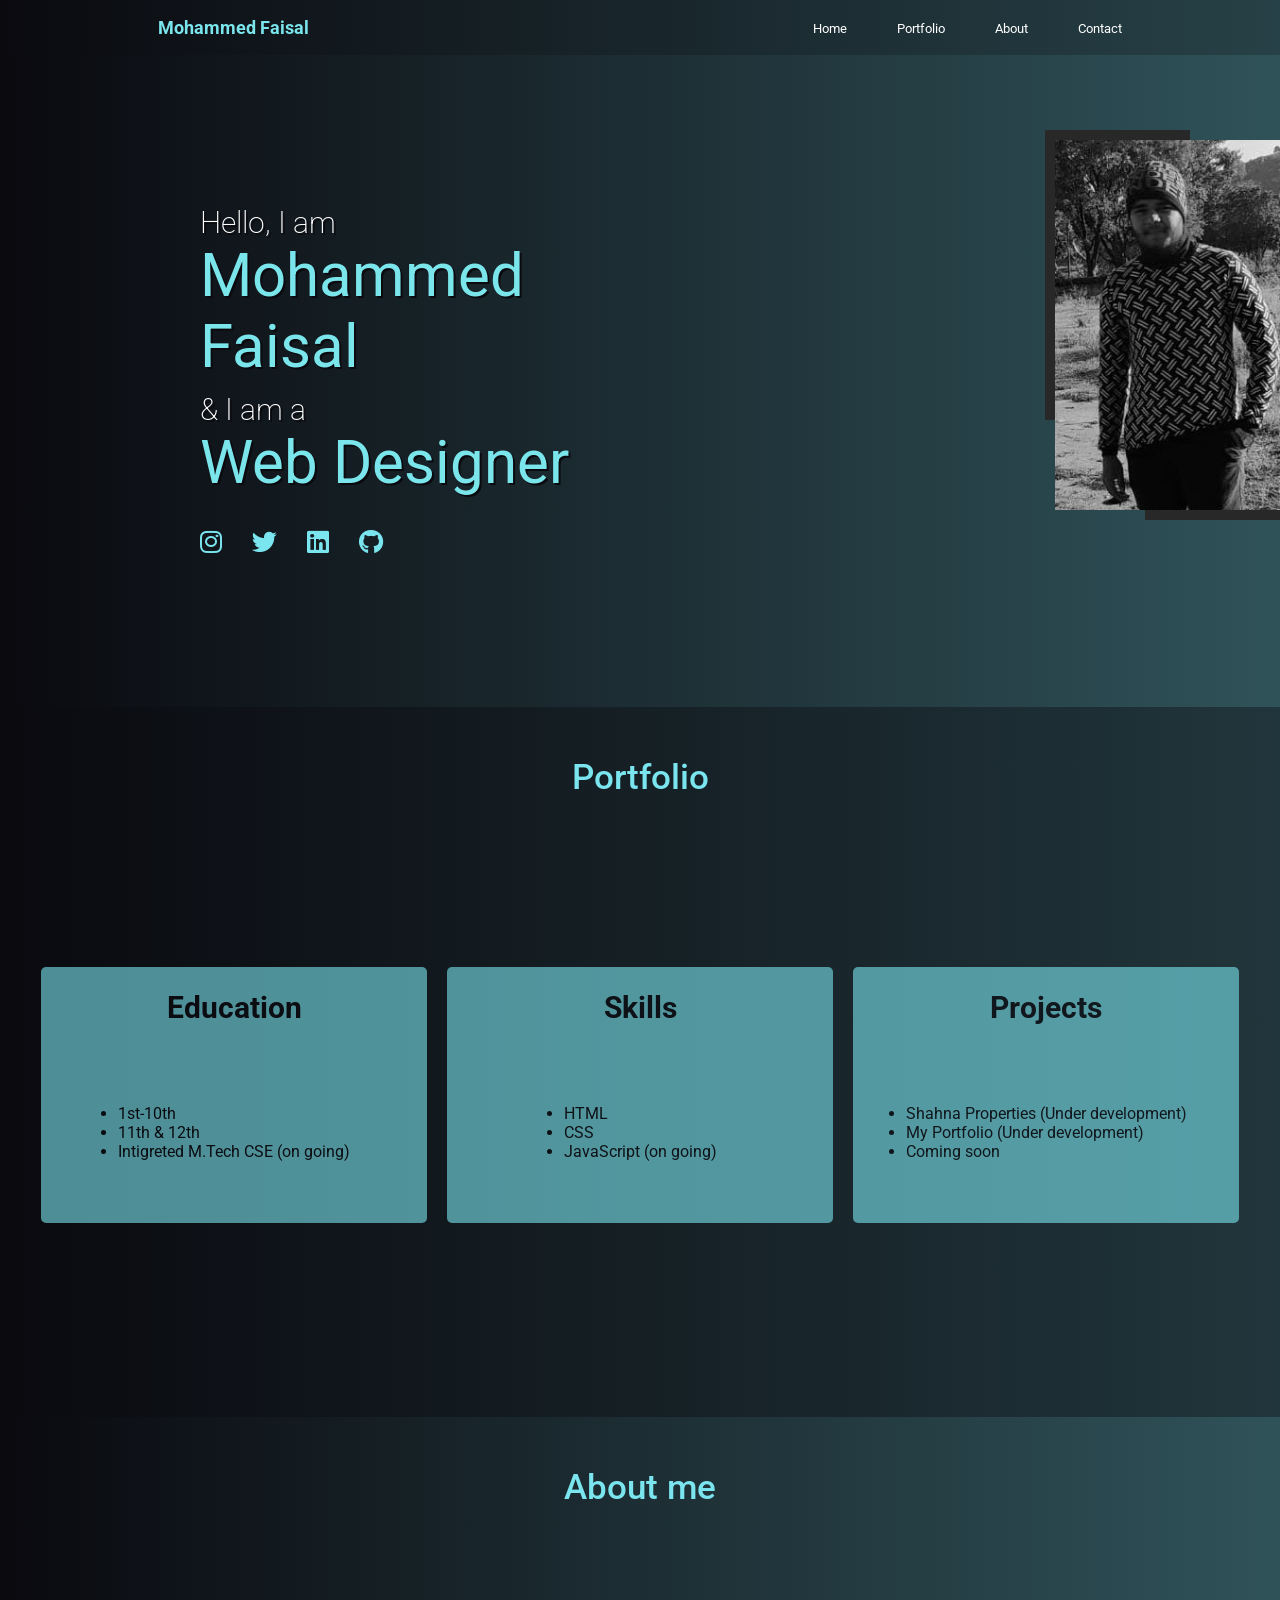
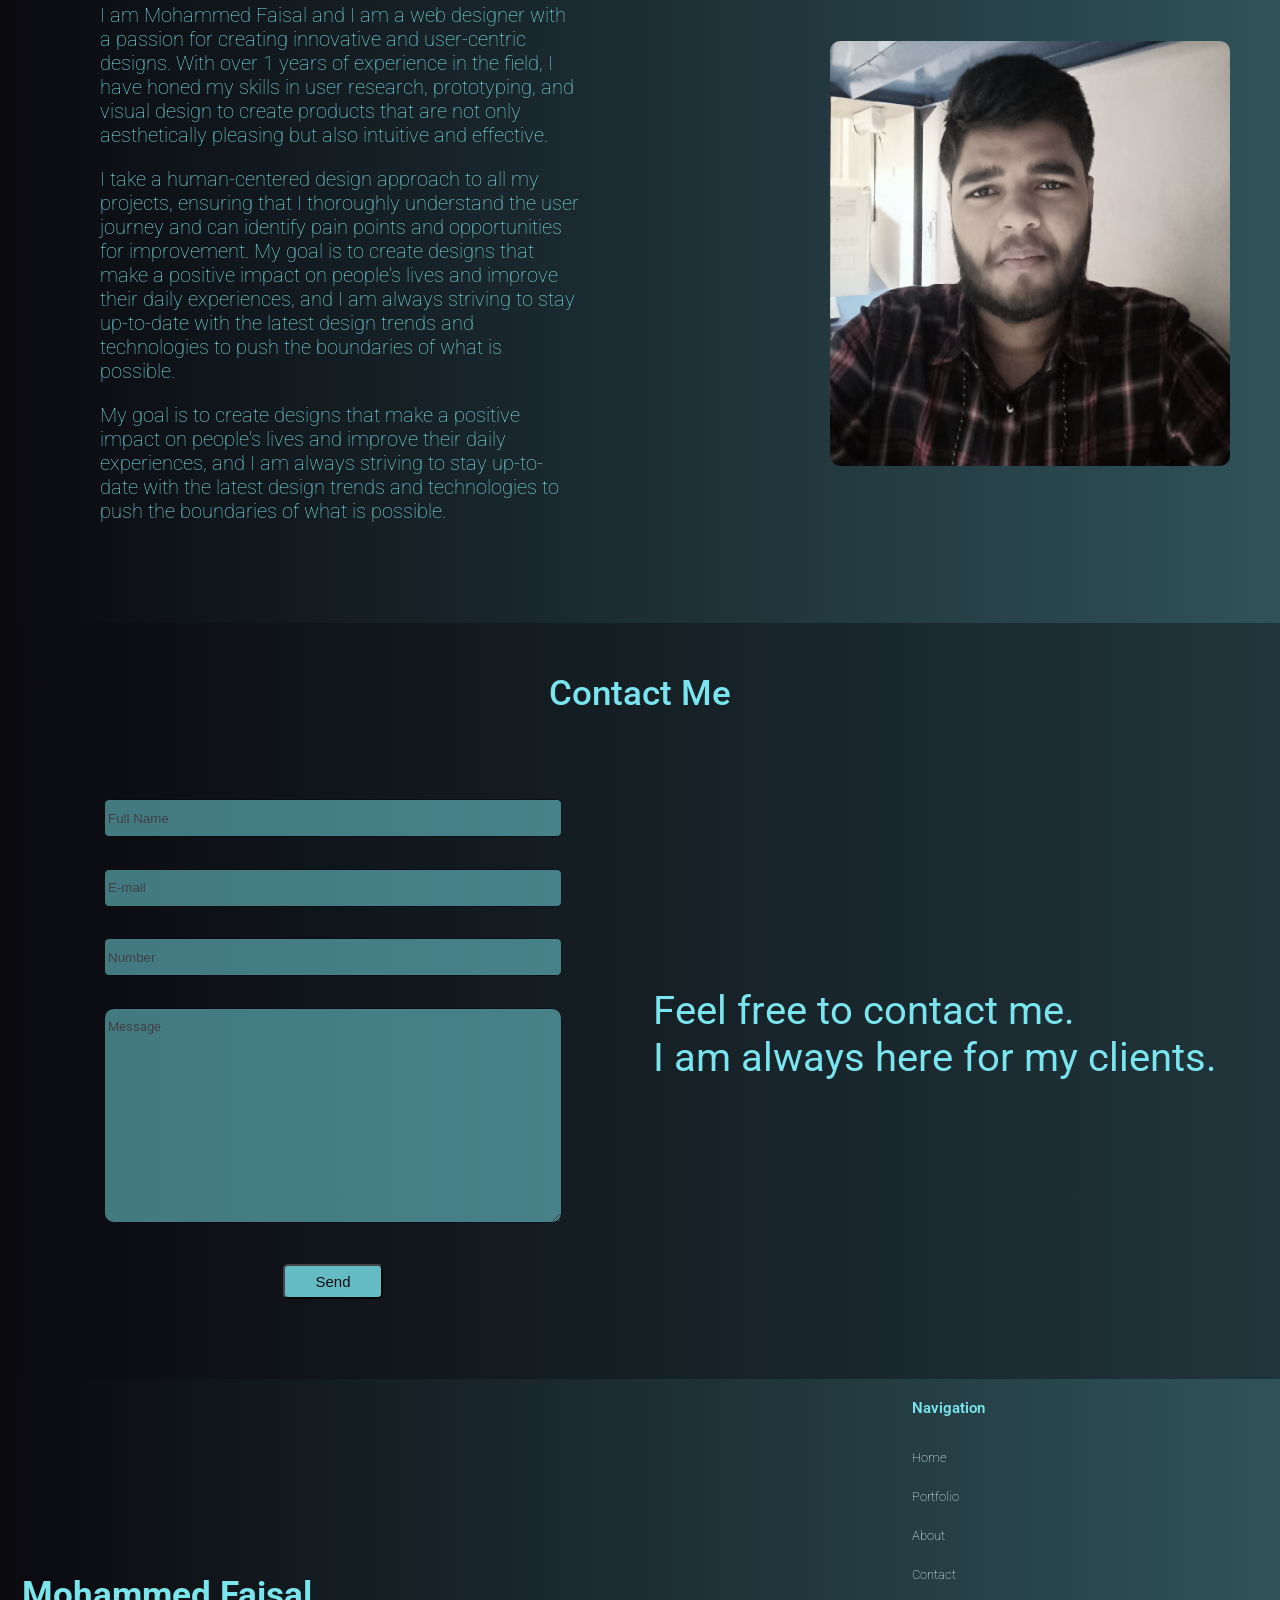
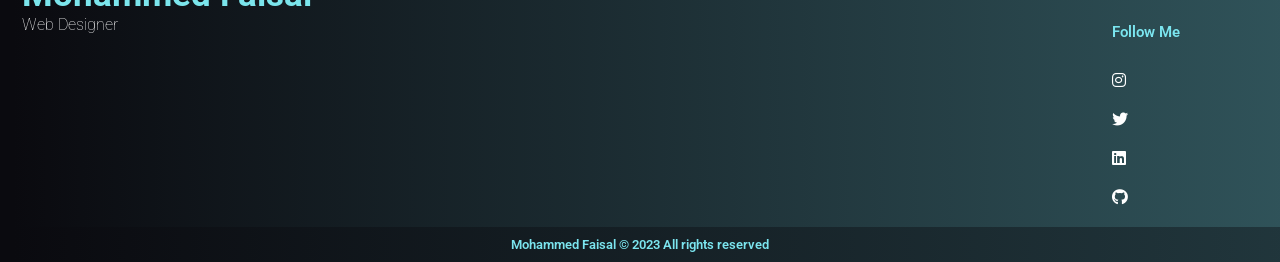
==== index.html @ 77ea8d33 "Update and rename Index.html to index.html" ====
<!DOCTYPE html>
<html lang="en">
<head>
    <meta charset="UTF-8">
    <meta name="viewport" content="width=device-width, initial-scale=1.0">
    <link rel="stylesheet" href="portfolio.css">
    <title>mdfaisalshn</title>
    <link rel="stylesheet" type="text/css" href="https://cdnjs.cloudflare.com/ajax/libs/font-awesome/6.2.0/css/all.min.css">
</head>
<body id="body" class="container-fluid">
    <nav class="nav sticky">
        <div class="left">Mohammed Faisal</div>
        <div class="right">
            <ul>
                <li><a href="#body">Home</a></li>
                <li><a href="#portfolio">Portfolio</a></li>
                <li><a href="#about">About</a></li>
                <li><a href="#contact">Contact</a></li>
            </ul>
        </div>
    </nav>
    <div class="header">
        <div class="introduction">
            <div class="myself">
                <p id="hello">Hello, I am</p>
                <p id="name">Mohammed Faisal</p>
                <p id="and">& I am a</p>
                <p id="post">Web Designer</p>
                <div class="social">
                    <a target="_blank" href="https://www.instagram.com/mdfaisalshn"><i class="fa-brands fa-instagram" style="color: #7be5ef;"></i></a>
                    <a target="_blank" href="https://www.twitter.com/mdfaisalshn"><i class="fa-brands fa-twitter" style="color: #7be5ef;"></i></a>
                    <a target="_blank" href="https://www.linkedin.com/in/mohammed-faisal-b799901b7/"><i class="fa-brands fa-linkedin" style="color: #7be5ef;"></i></a>
                    <a target="_blank" href="https://github.com/mdfaisalshn"><i class="fa-brands fa-github" style="color: #7be5ef;"></i></a>
                </div>
            </div>
            <img src="mypic.jpg" alt="">
        </div>
    </div>
    <div id="portfolio" class="container">
        <div class="subheading">Portfolio</div>
        <div class="cards">
            <div class="item" id="item-1">
                <h3>Education</h3>
                <p id="list">
                    <ul>
                        <li>1st-10th</li>
                        <li>11th & 12th</li>
                        <li>Intigreted M.Tech CSE (on going)</li>
                      </ul>
                </p>
            </div>
            <div class="item" id="item-2">
                <h3>Skills</h3>
                <p id="list">
                    <ul>
                        <li>HTML</li>
                        <li>CSS</li>
                        <li>JavaScript (on going)</li>
                    </ul>
                </p>
            </div>
            <div class="item" id="item-3">
                <h3>Projects</h3>
                <p id="list">
                    <ul>
                      <li>Shahna Properties (Under development)</li>
                      <li>My Portfolio (Under development)</li>
                      <li>Coming soon</li>
                    </ul>
                </p>
            </div>
        </div>
    </div>
    <div id="about" class="about">
        <div class="subheading">About me</div>
        <div class="aboutcontent">
            <div class="info">
                <p>I am Mohammed Faisal and I am a web designer with a passion for creating innovative and user-centric designs. With over 1 years of experience in the field, I have honed my skills in user research, prototyping, and visual design to create products that are not only aesthetically pleasing but also intuitive and effective.</p>
                <p>I take a human-centered design approach to all my projects, ensuring that I thoroughly understand the user journey and can identify pain points and opportunities for improvement. My goal is to create designs that make a positive impact on people's lives and improve their daily experiences, and I am always striving to stay up-to-date with the latest design trends and technologies to push the boundaries of what is possible.</p>
                <p>My goal is to create designs that make a positive impact on people's lives and improve their daily experiences, and I am always striving to stay up-to-date with the latest design trends and technologies to push the boundaries of what is possible.</p>
            </div>
            <div class="aboutimg">
                <img src="aboutpic.jpg" alt="">
            </div>
        </div>
    </div>
    <div id="contact" class="form">
        <h3 class="subheading">Contact Me</h3>
        <div class="inputs">
            <div class="input">
                <input type="text" class="name" placeholder="Full Name">
                <input type="email" class="email" placeholder="E-mail">
                <input type="number" class="number" placeholder="Number">
                <textarea name="Message" id="textarea" placeholder="Message"></textarea>
                <button type="button" class="btn">Send</button>
            </div>
            <div class="message">
                <p>Feel free to contact me.</p>
                <p>I am always here for my clients.</p>
            </div>
        </div>
    </div>
    <div class="footer">
        <div class="footertwo">
            <div class="footerone">
                <h3>Mohammed Faisal</h3>
                <p>Web Designer</p>
            </div>
            <div class="sec">
                <div class="secnav">
                    <ul>
                        <div class="secnavname">
                            <p>Navigation</p>
                        </div>
                        <li><a href="#body">Home</a></li>
                        <li><a href="#portfolio">Portfolio</a></li>
                        <li><a href="#about">About</a></li>
                        <li><a href="#contact">Contact</a></li>
                    </ul>
                </div>
                <div class="secsocial">
                    <ul>
                        <div class="secsocialname">
                            <p>Follow Me</p>
                        </div>
                        <a target="_blank" href="https://www.instagram.com/mdfaisalshn"><i class="fa-brands fa-instagram" style="color: #ffffff;"></i></a>
                        <a target="_blank" href="https://www.twitter.com/mdfaisalshn"><i class="fa-brands fa-twitter" style="color: #ffffff;"></i></a>
                        <a target="_blank" href="https://www.linkedin.com/in/mohammed-faisal-b799901b7/"><i class="fa-brands fa-linkedin" style="color: #ffffff;"></i></a>
                        <a target="_blank" href="https://github.com/mdfaisalshn"><i class="fa-brands fa-github" style="color: #ffffff;"></i></a>
                    </ul>
                </div>
            </div>
        </div>
        <div class="footerthree">
            <div class="rights">
                <p>Mohammed Faisal © 2023 All rights reserved</p>
            </div>
        </div>
    </div>
</body>
</html>
---- portfolio.css ----
@import url('https://fonts.googleapis.com/css2?family=Roboto:ital,wght@0,100;0,300;0,400;0,500;0,700;0,900;1,100;1,300;1,400;1,500;1,700;1,900&display=swap');

*{
    margin: 0;
    padding: 0;
}

body{
    font-family: 'Roboto', sans-serif;
    background-color: rgb(10,10,15);
}

.header{
    flex-wrap: wrap;
}

nav{
    display: flex;
    justify-content: space-between;
    align-items: center;
    padding: 8px;
    background: rgb(10,10,15);
    background: linear-gradient(90deg, rgba(10,10,15,1) 0%, rgba(123,229,239,1) 400%);
    box-shadow: 0px 20px 10px -24px rgb(255, 255, 255);
}

nav ul{
    display: flex;
    justify-content: center;
    margin-right: 100px;
}

nav ul li{
    list-style: none;
    margin: 10px 25px;
}

nav ul li a{
    font-size: 13px;
    text-decoration: none;
    color: white;
}

nav ul li a:hover{
    font-size: 14px;
    color: rgb(123, 229, 236);
}

.left{
    color: rgb(123, 229, 236);
    font-weight: bolder;
    font-size: 18px;
    margin-left: 150px;
}

.right{
    margin-right: 25px;
}

.header .introduction{
    display: flex;
    background: rgb(10,10,15);
    background: linear-gradient(90deg, rgba(10,10,15,1) 1%, rgba(123,229,239,1) 300%);
}

.header .introduction .myself{
    padding: 150px 200px;
    color: white;
}

#hello{
    font-weight: 200;
    font-size: 30px;
    text-shadow: 2px 2px rgb(10, 10, 15);
}

#name{
    font-size: 60px;
    color: rgb(123, 229, 236);
    text-shadow: 2px 2px rgb(10, 10, 15);
}

#and{
    font-weight: 200;
    font-size: 30px;
    margin-top: 10px;
    text-shadow: 2px 2px rgb(10, 10, 15);
}

#post{
    font-size: 60px;
    color: rgb(123, 229, 236);
    text-shadow: 2px 2px rgb(10, 10, 15);
}

.social{
    display: flex;
    align-items: center;
    font-size: 25px;
    margin-top: 30px;
}

.social i{
    margin-right: 30px;
}

.social i:hover{
    font-size: 26px;
}

:root{
    --red: rgb(40, 40, 40);
}

.introduction img{
    margin-top: 85px;
    margin-left: 250px;
    height: 370px;
    width: 230px;
    filter: grayscale(100%);
    box-shadow:
    -50px -50px 0 -40px var(--red),
    50px 50px 0 -40px var(--red);
}

.container{
    padding-top: 50px;
    background: linear-gradient(90deg, rgba(10,10,15,1) 1%, rgba(123,229,239,1) 500%);
    padding-bottom: 50px;
    box-shadow: 0px 20px 10px -24px rgb(219, 244, 246);
}

.subheading{
    display: flex;
    align-items: center;
    justify-content: center;
    color: rgb(123,229,239);
    font-size: 35px;
    padding-bottom: 25px;
    font-weight: 500;
}

.cards{
    align-items: center;
    justify-content: center;
    height: 544px;
    width: 100%;
    display: flex;
    flex-wrap: wrap;
}

.item{
    display: flex;
    align-items: center;
    justify-content: space-around;
    flex-direction: column;
    height: 250px;
    width: 380px;
    background: rgb(123,229,239);
    margin: 10px;
    padding: 3px;
    color: rgb(10,10,15);
    opacity: 0.6;
    border-radius: 5px;
}

.item:hover{
    transition: 0.4s;
    transform: translate(-3px, -3px);
    background-color: rgb(123,229,239);
    opacity: 1;
}

.item h3{
    font-size: 30px;
    color: rgb(10,10,15);
}

.item #list ul{
    display: flex;
    justify-content: center;
    text-decoration: none;
}

.item #list ul li{
    list-style: none;
    text-decoration: none;
} 

.button{
    text-decoration: none;
    padding: 10px;
    display: flex;
    align-items: center;
    justify-content: center;
    color: rgb(123,229,239);
    background-color: rgb(10,10,15);
    border-radius: 5px;
}

.button:hover{
    transition: 0.5s;
    box-shadow: 0 10px 15px rgb(10, 10, 14);
    background-color: rgb(123, 229, 236);
    color: rgb(10, 10, 14);
}

.about{
    padding: 50px 50px;
    background: rgb(10,10,15);
    background: linear-gradient(90deg, rgba(10,10,15,1) 1%, rgba(123,229,239,1) 300%);
}

.aboutcontent{
    display: flex;
    align-items: center;
    justify-content: space-around;
}

.info{
    display: flex;
    align-items: center;
    justify-content: space-between;
    flex-direction: column;
    color: rgb(123, 229, 236);
    padding: 50px 50px;
}

.info p{
    font-size: 20px;
    margin-top: 20px;
    font-weight: 100;
}

.aboutimg{
    display: flex;
    align-items: center;
    justify-content: center;
}

.aboutimg img{
    margin-left: 200px;
    height: 425px;
    width: 400px;
    filter: grayscale(50%);
    border-radius: 10px;
}

.form{
    display: flex;
    align-items: center;
    flex-direction: column;
    padding-top: 50px;
    color: rgb(123,229,239);
    background: linear-gradient(90deg, rgba(10,10,15,1) 1%, rgba(123,229,239,1) 500%);
    padding-bottom: 50px;
}

.inputs{
    display: flex;
    align-items: center;
    justify-content: space-evenly;
    flex-direction: row;
    border-radius: 10px;
}

.message p{
    display: flex;
    align-items: center;
    justify-content: left;
    font-size: 40px;
    margin-right: 50px;
}

.input{
    display: flex;
    align-items: center;
    justify-content: space-between;
    flex-direction: column;
    height: 550px;
    width: 600px;
    padding: 10px 20px;
    border-radius: 5px;
    margin-top: 20px;
}

input{
    height: 30px;
    width: 450px;
    border: 1px solid rgb(10,10,15);
    border-radius: 5px;
    padding: 3px 3px;
    background-color: rgb(123,229,239);
    margin-bottom: 10px;
    margin-top: 10px;
    opacity: 0.5;
}

input:hover{
    font-size: 14px;
}

.name{
    margin-top: 30px;
}

#textarea{
    font-family: 'Roboto', sans-serif;
    height: 200px;
    width: 450.5px;
    border: 1px solid rgb(10,10,15);
    border-radius: 10px;
    padding: 3px 3px;
    background-color: rgb(123,229,239);
    margin-top: 10px;
    opacity: 0.5;
    padding-top: 10px;
}

#textarea:hover{
    font-size: 14px;
}

.btn{
    text-decoration: none;
    height: 35px;
    width: 100px;
    display: flex;
    align-items: center;
    justify-content: center;
    color: rgb(10,10,15);
    background-color: rgb(123,229,239);
    border-radius: 5px;
    margin-top: 30px;
    margin-bottom: 20px;
    font-size: 15px;
    opacity: 0.8;
}

.btn:hover{
    background-color: rgb(152, 234, 241);
}

.footer{
    display: flex;
    flex-direction: column;
    color: rgb(10, 10, 14);
    background: rgb(10,10,15);
    background: linear-gradient(90deg, rgba(10,10,15,1) 1%, rgba(123,229,239,1) 300%);
    font-weight: 600;
}

.footerone{
    color: rgb(123, 229, 236);
    font-weight: bolder;
    font-size: 30px;
    margin-right: 600px;
}

.footerone p{
    font-weight: 100;
    font-size: medium;
    color: white;
}

.footertwo{
    display: flex;
    align-items: center;
    justify-content: right;
    padding-right: 100px;
}

.secnavname{
    display: flex;
    align-items: center;
    margin-bottom: 30px;
    color: rgb(123,229,239);
    font-size: 15px;
}


.secnav ul{
    list-style: none;
    margin-top: 20px;
    margin-bottom: 40px;
}

.secnav ul li{
    margin-top: 20px;
}

.secnav ul li a{
    text-decoration: none;
    justify-content: left;
    color: rgb(255, 255, 255);
    font-size: 13px;
    font-weight: 100;
}

.secnav ul li:hover{
    transition: 0.4s;
    transform: translate(4px, 0px);
}

.secnav ul li a:hover{
    color: rgb(123,229,239);
}

.secsocial{
    margin-left: 200px;
}

.secsocialname{
    flex-direction: column;
    margin-bottom: 30px;
    color: rgb(123,229,239);
    font-size: 15px;
}

.secsocial ul{
    display: flex;
    flex-direction: column;
}

.secsocial ul a{
    margin-bottom: 20px;
    font-size: 16px;
}

.rights p{
    font-size: 13px;
    display: flex;
    align-items: center;
    justify-content: center;
    padding-top: 10px;
    padding-bottom: 10px;
    color: rgb(123,229,239);
    background: linear-gradient(90deg, rgba(10,10,15,1) 1%, rgba(123,229,239,1) 500%);
}
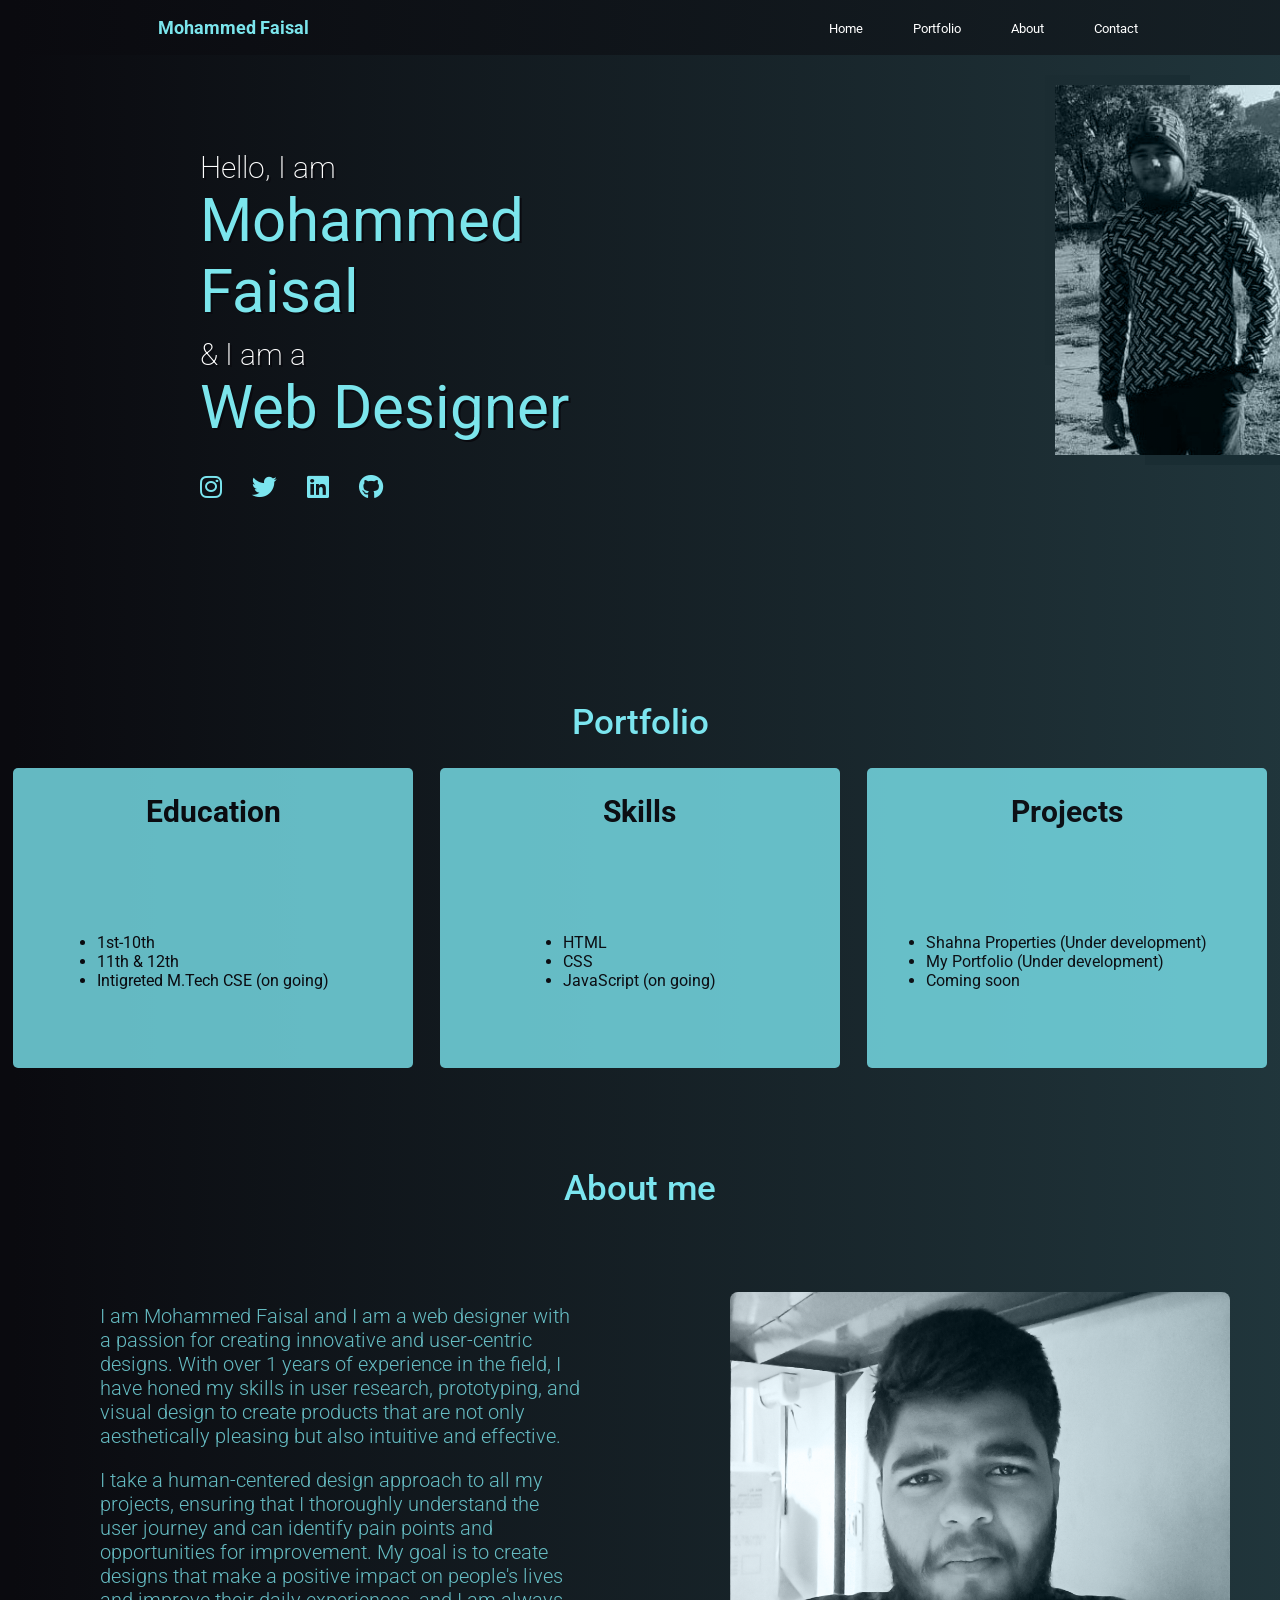
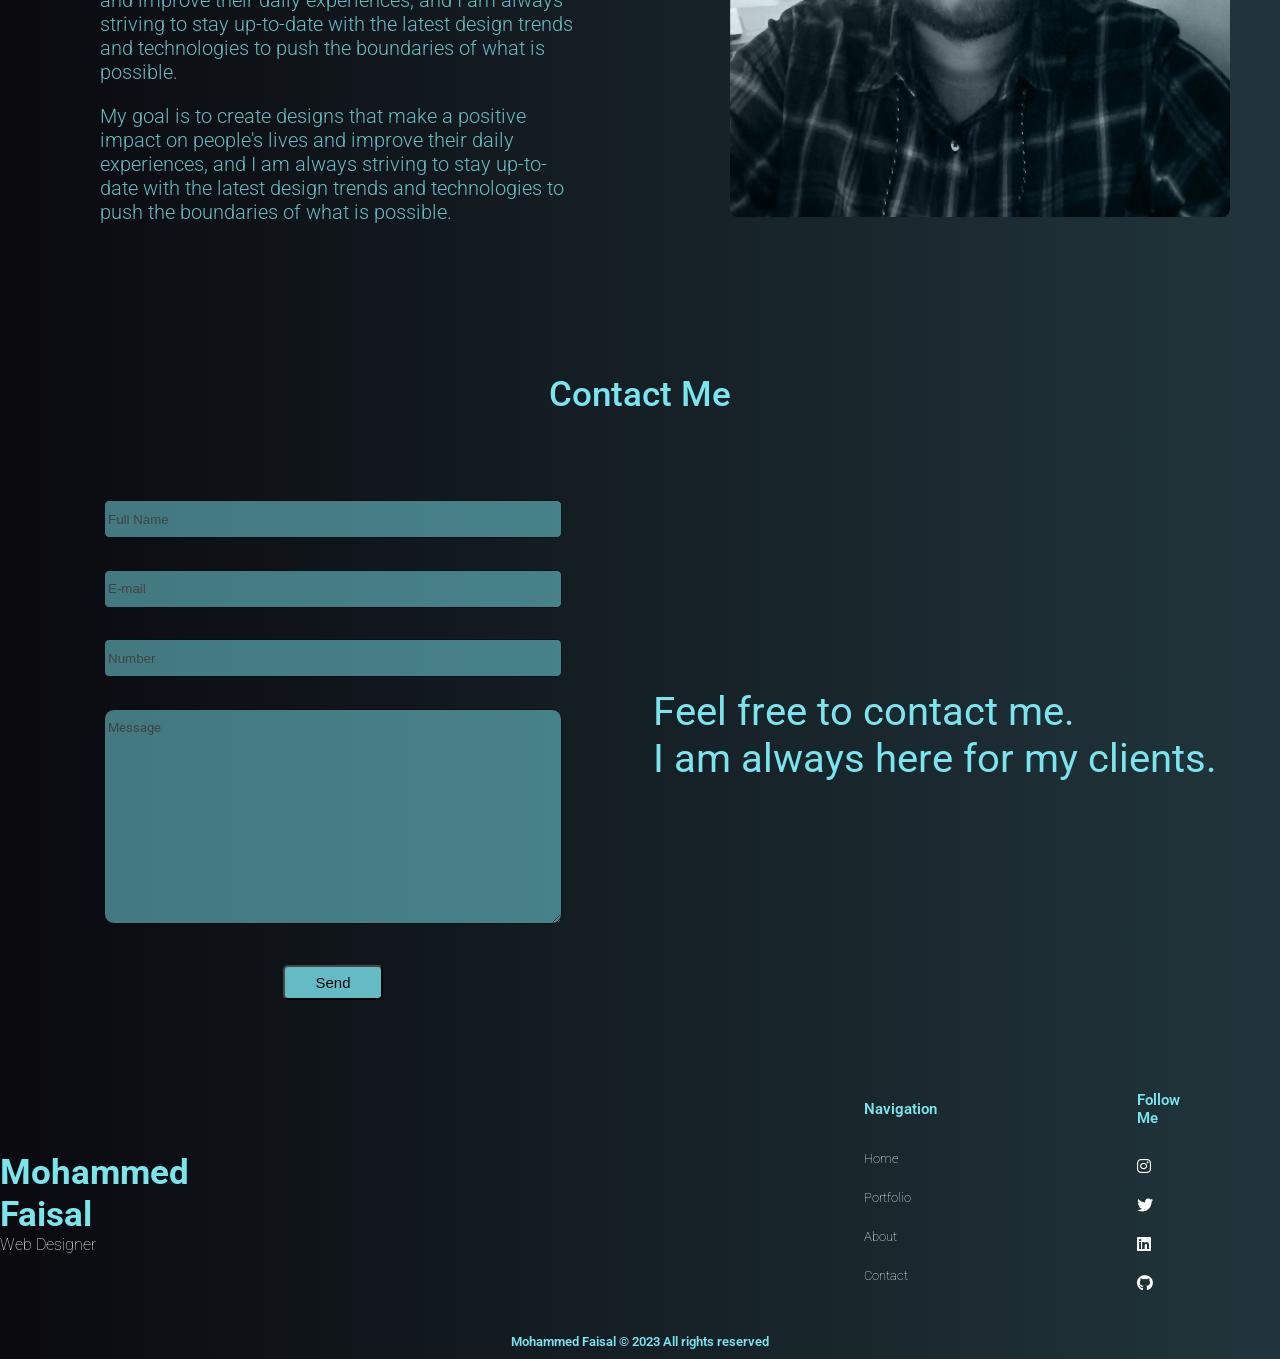
==== commit a199e56b: "Latest Update" ====
--- a/index.html
+++ b/index.html
@@ -138,4 +138,4 @@
         </div>
     </div>
 </body>
-</html>
+</html>
--- a/portfolio.css
+++ b/portfolio.css
@@ -5,9 +5,15 @@
     padding: 0;
 }
 
+html{
+    scroll-behavior: smooth;
+}
+
 body{
     font-family: 'Roboto', sans-serif;
     background-color: rgb(10,10,15);
+    background: rgb(10,10,15);
+    background: linear-gradient(90deg, rgba(10,10,15,1) 1%, rgba(123,229,239,1) 500%);
 }
 
 .header{
@@ -19,9 +25,15 @@
     justify-content: space-between;
     align-items: center;
     padding: 8px;
+    z-index: 1;
     background: rgb(10,10,15);
-    background: linear-gradient(90deg, rgba(10,10,15,1) 0%, rgba(123,229,239,1) 400%);
-    box-shadow: 0px 20px 10px -24px rgb(255, 255, 255);
+    background: linear-gradient(90deg, rgba(10,10,15,1) 1%, rgba(123,229,239,1) 1000%);
+}
+
+.sticky{
+    position: fixed;
+    top: 0;
+    width: 100%;
 }
 
 nav ul{
@@ -59,8 +71,6 @@
 
 .header .introduction{
     display: flex;
-    background: rgb(10,10,15);
-    background: linear-gradient(90deg, rgba(10,10,15,1) 1%, rgba(123,229,239,1) 300%);
 }
 
 .header .introduction .myself{
@@ -117,7 +127,7 @@
     margin-left: 250px;
     height: 370px;
     width: 230px;
-    filter: grayscale(100%);
+    mix-blend-mode: luminosity;
     box-shadow:
     -50px -50px 0 -40px var(--red),
     50px 50px 0 -40px var(--red);
@@ -125,9 +135,8 @@
 
 .container{
     padding-top: 50px;
-    background: linear-gradient(90deg, rgba(10,10,15,1) 1%, rgba(123,229,239,1) 500%);
     padding-bottom: 50px;
-    box-shadow: 0px 20px 10px -24px rgb(219, 244, 246);
+    width: 100%;
 }
 
 .subheading{
@@ -141,12 +150,12 @@
 }
 
 .cards{
-    align-items: center;
-    justify-content: center;
-    height: 544px;
+    justify-items: center;
+    height: 300px;
     width: 100%;
-    display: flex;
-    flex-wrap: wrap;
+    display: grid;
+    grid-template-columns: repeat(3, 1fr);
+    grid-template-rows: repeat(1, 1fr);
 }
 
 .item{
@@ -154,13 +163,10 @@
     align-items: center;
     justify-content: space-around;
     flex-direction: column;
-    height: 250px;
-    width: 380px;
+    width: 400px;
     background: rgb(123,229,239);
-    margin: 10px;
-    padding: 3px;
     color: rgb(10,10,15);
-    opacity: 0.6;
+    opacity: 0.8;
     border-radius: 5px;
 }
 
@@ -207,8 +213,6 @@
 
 .about{
     padding: 50px 50px;
-    background: rgb(10,10,15);
-    background: linear-gradient(90deg, rgba(10,10,15,1) 1%, rgba(123,229,239,1) 300%);
 }
 
 .aboutcontent{
@@ -227,9 +231,12 @@
 }
 
 .info p{
+    display: flex;
     font-size: 20px;
     margin-top: 20px;
-    font-weight: 100;
+    font-weight: 300;
+    font-style: inherit;
+    opacity: 0.8;
 }
 
 .aboutimg{
@@ -239,11 +246,12 @@
 }
 
 .aboutimg img{
-    margin-left: 200px;
-    height: 425px;
-    width: 400px;
+    margin-left: 100px;
+    height: 525px;
+    width: 500px;
     filter: grayscale(50%);
-    border-radius: 10px;
+    border-radius: 8px;
+    mix-blend-mode: luminosity;
 }
 
 .form{
@@ -252,7 +260,6 @@
     flex-direction: column;
     padding-top: 50px;
     color: rgb(123,229,239);
-    background: linear-gradient(90deg, rgba(10,10,15,1) 1%, rgba(123,229,239,1) 500%);
     padding-bottom: 50px;
 }
 
@@ -345,8 +352,6 @@
     display: flex;
     flex-direction: column;
     color: rgb(10, 10, 14);
-    background: rgb(10,10,15);
-    background: linear-gradient(90deg, rgba(10,10,15,1) 1%, rgba(123,229,239,1) 300%);
     font-weight: 600;
 }
 
@@ -370,6 +375,12 @@
     padding-right: 100px;
 }
 
+.sec{
+    display: flex;
+    align-items: center;
+    justify-content: center;
+}
+
 .secnavname{
     display: flex;
     align-items: center;
@@ -377,7 +388,6 @@
     color: rgb(123,229,239);
     font-size: 15px;
 }
-
 
 .secnav ul{
     list-style: none;
@@ -435,5 +445,4 @@
     padding-top: 10px;
     padding-bottom: 10px;
     color: rgb(123,229,239);
-    background: linear-gradient(90deg, rgba(10,10,15,1) 1%, rgba(123,229,239,1) 500%);
 }
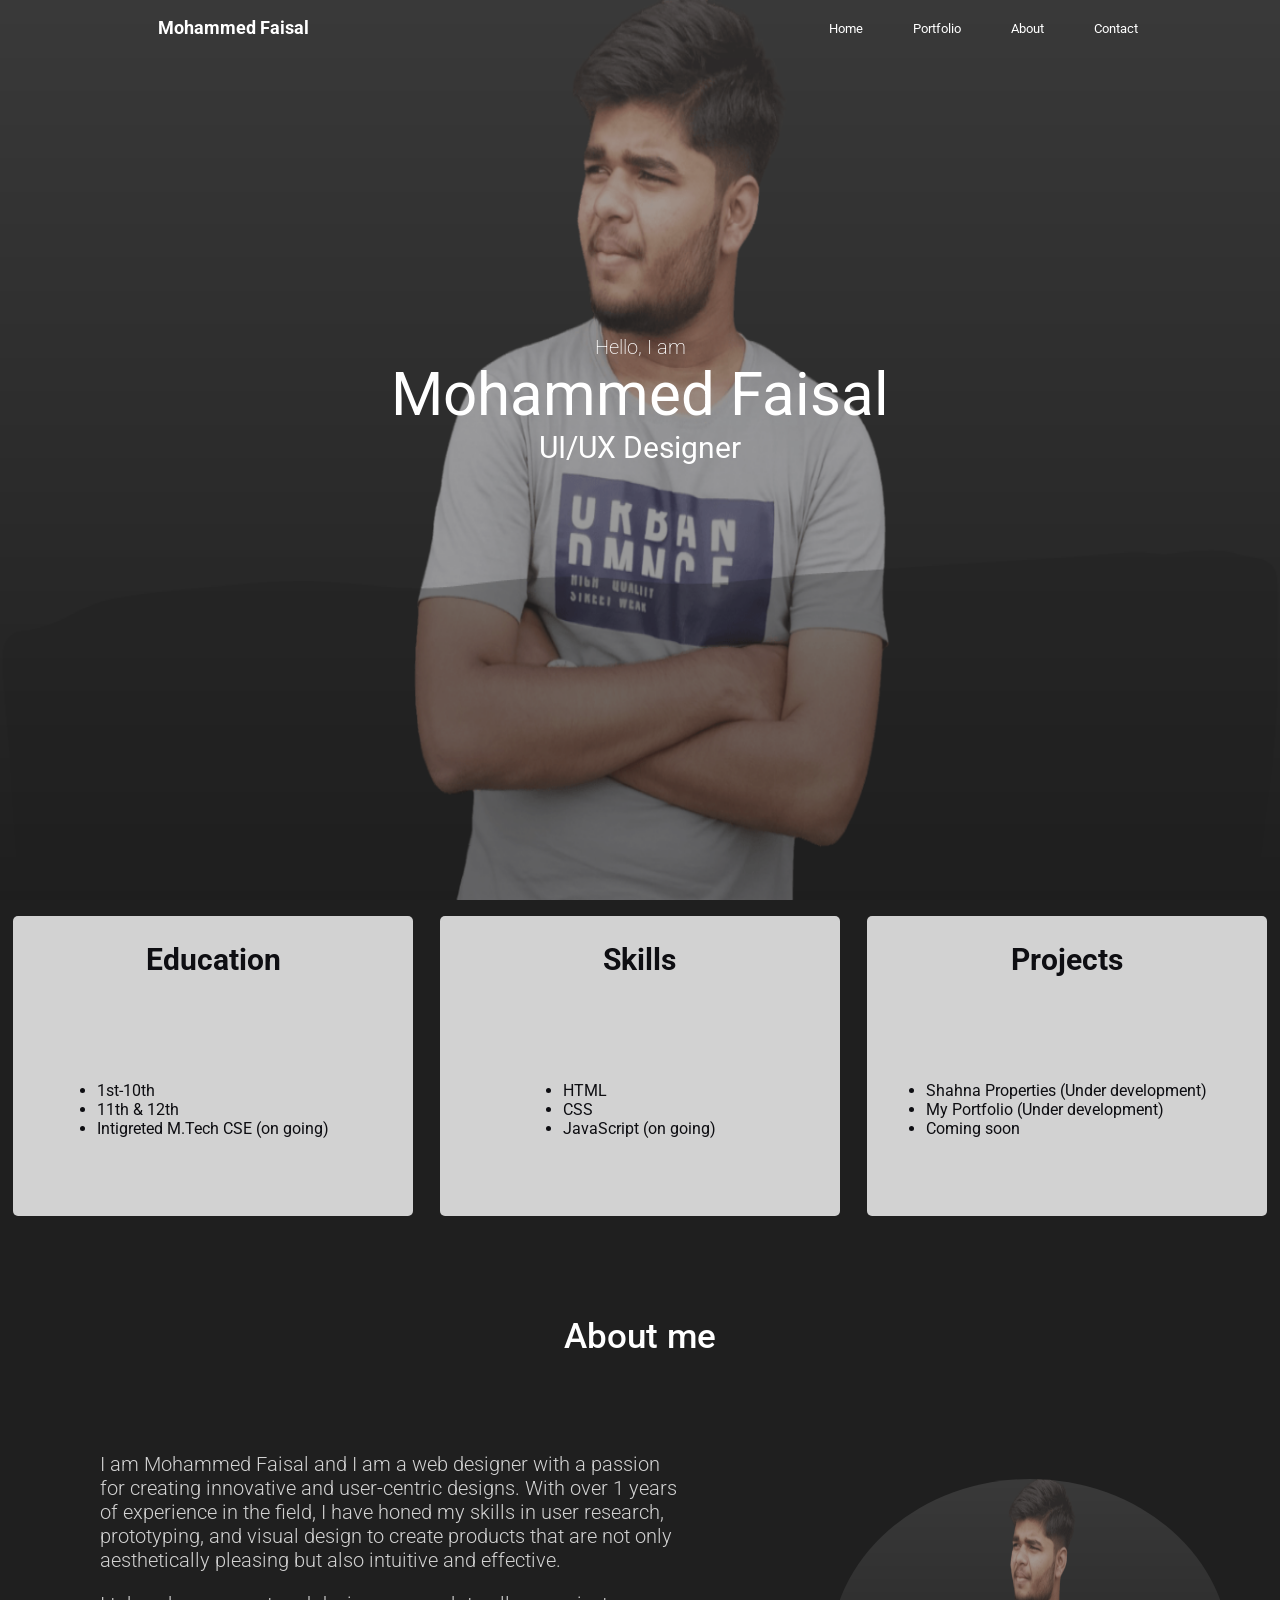
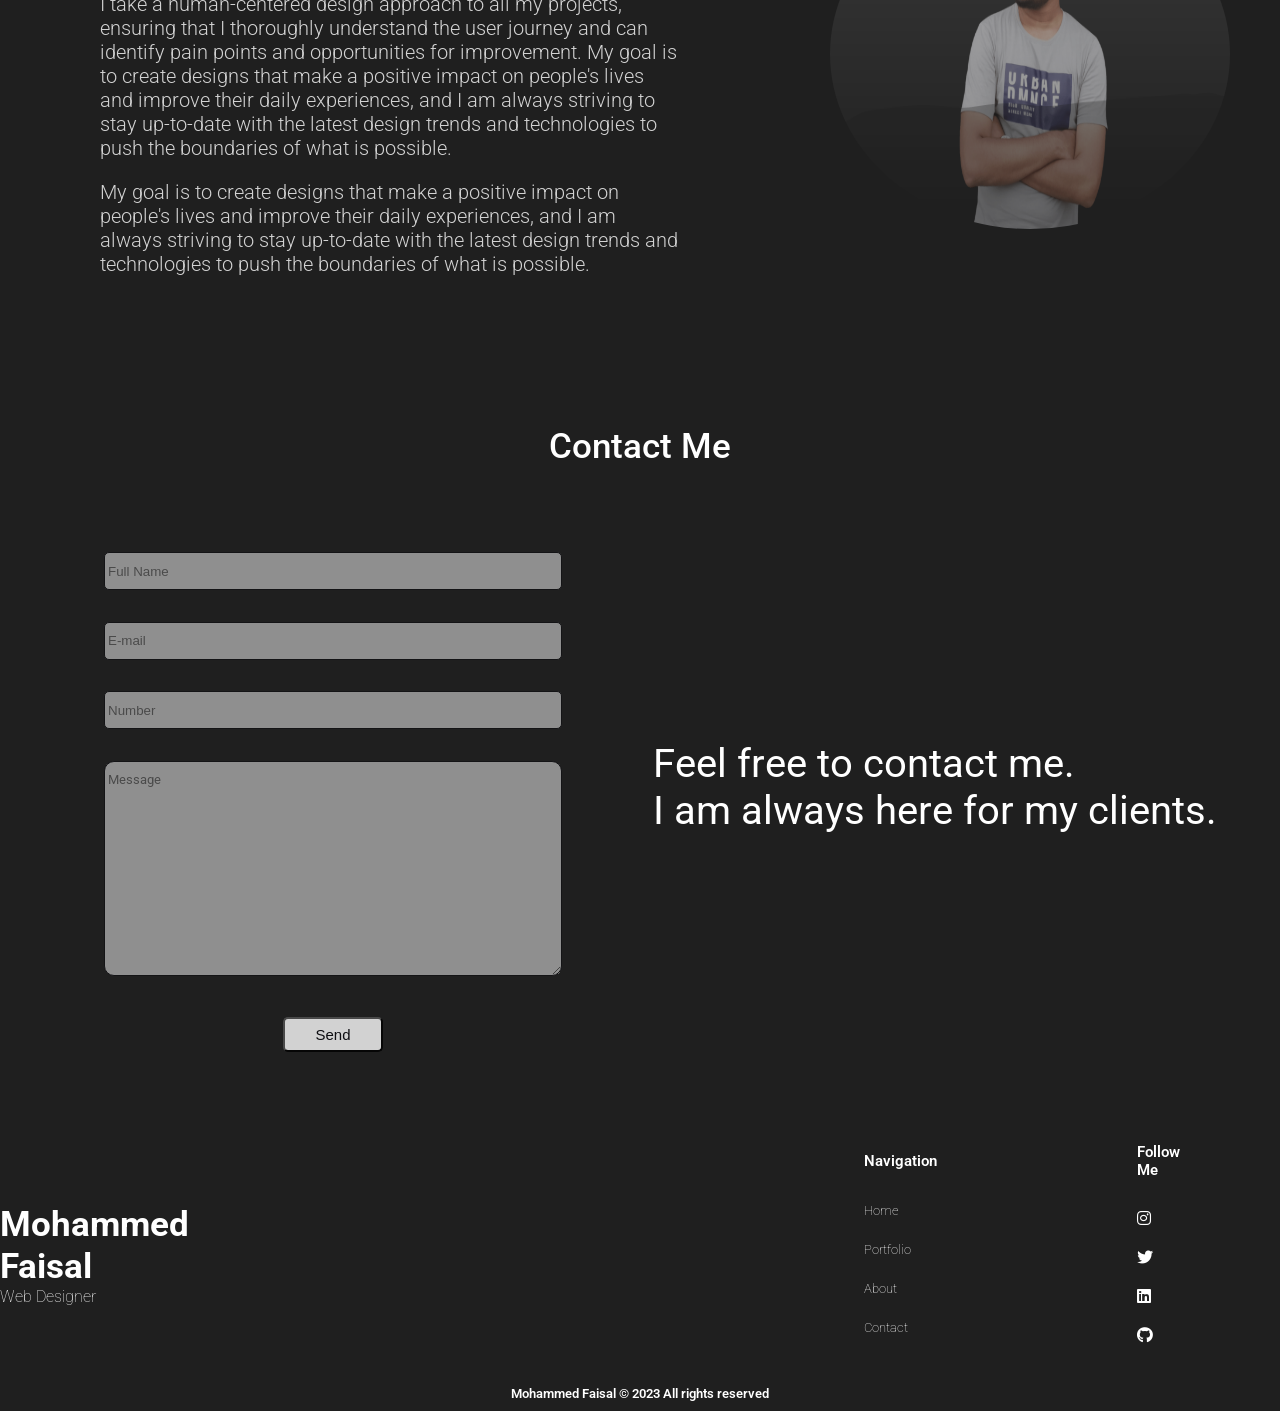
==== commit a67a40b6: "Pics updated" ====
--- a/index.html
+++ b/index.html
@@ -12,28 +12,21 @@
         <div class="left">Mohammed Faisal</div>
         <div class="right">
             <ul>
-                <li><a href="#body">Home</a></li>
+                <li><a href="#header">Home</a></li>
                 <li><a href="#portfolio">Portfolio</a></li>
                 <li><a href="#about">About</a></li>
                 <li><a href="#contact">Contact</a></li>
             </ul>
         </div>
     </nav>
-    <div class="header">
+    <div class="header" id="header">
+        <img src="mypic.png" alt="" class="bg-img">
         <div class="introduction">
             <div class="myself">
                 <p id="hello">Hello, I am</p>
                 <p id="name">Mohammed Faisal</p>
-                <p id="and">& I am a</p>
-                <p id="post">Web Designer</p>
-                <div class="social">
-                    <a target="_blank" href="https://www.instagram.com/mdfaisalshn"><i class="fa-brands fa-instagram" style="color: #7be5ef;"></i></a>
-                    <a target="_blank" href="https://www.twitter.com/mdfaisalshn"><i class="fa-brands fa-twitter" style="color: #7be5ef;"></i></a>
-                    <a target="_blank" href="https://www.linkedin.com/in/mohammed-faisal-b799901b7/"><i class="fa-brands fa-linkedin" style="color: #7be5ef;"></i></a>
-                    <a target="_blank" href="https://github.com/mdfaisalshn"><i class="fa-brands fa-github" style="color: #7be5ef;"></i></a>
-                </div>
+                <p id="post">UI/UX Designer</p>
             </div>
-            <img src="mypic.jpg" alt="">
         </div>
     </div>
     <div id="portfolio" class="container">
@@ -80,7 +73,7 @@
                 <p>My goal is to create designs that make a positive impact on people's lives and improve their daily experiences, and I am always striving to stay up-to-date with the latest design trends and technologies to push the boundaries of what is possible.</p>
             </div>
             <div class="aboutimg">
-                <img src="aboutpic.jpg" alt="">
+                <img src="mypic.png" alt="">
             </div>
         </div>
     </div>
--- a/portfolio.css
+++ b/portfolio.css
@@ -11,9 +11,7 @@
 
 body{
     font-family: 'Roboto', sans-serif;
-    background-color: rgb(10,10,15);
-    background: rgb(10,10,15);
-    background: linear-gradient(90deg, rgba(10,10,15,1) 1%, rgba(123,229,239,1) 500%);
+    background-color: rgb(31, 31, 31);
 }
 
 .header{
@@ -25,9 +23,7 @@
     justify-content: space-between;
     align-items: center;
     padding: 8px;
-    z-index: 1;
-    background: rgb(10,10,15);
-    background: linear-gradient(90deg, rgba(10,10,15,1) 1%, rgba(123,229,239,1) 1000%);
+    z-index: 9;
 }
 
 .sticky{
@@ -55,11 +51,11 @@
 
 nav ul li a:hover{
     font-size: 14px;
-    color: rgb(123, 229, 236);
+    color: white;
 }
 
 .left{
-    color: rgb(123, 229, 236);
+    color: white;
     font-weight: bolder;
     font-size: 18px;
     margin-left: 150px;
@@ -69,38 +65,45 @@
     margin-right: 25px;
 }
 
+.bg-img{
+    display: flex;
+    align-items: center;
+    justify-content: center;
+    position: absolute;
+    height: 100vh;
+    width: 100%;
+}
+
 .header .introduction{
     display: flex;
+    align-items: center;
+    justify-content: center;
+    height: 800px;
 }
 
 .header .introduction .myself{
+    display: flex;
+    align-items: center;
+    justify-content: center;
+    flex-direction: column;
     padding: 150px 200px;
     color: white;
+    z-index: 1;
 }
 
 #hello{
     font-weight: 200;
-    font-size: 30px;
-    text-shadow: 2px 2px rgb(10, 10, 15);
+    font-size: 20px;
 }
 
 #name{
     font-size: 60px;
-    color: rgb(123, 229, 236);
-    text-shadow: 2px 2px rgb(10, 10, 15);
-}
-
-#and{
-    font-weight: 200;
+    color: white;
+}
+
+#post{
     font-size: 30px;
-    margin-top: 10px;
-    text-shadow: 2px 2px rgb(10, 10, 15);
-}
-
-#post{
-    font-size: 60px;
-    color: rgb(123, 229, 236);
-    text-shadow: 2px 2px rgb(10, 10, 15);
+    color: white;
 }
 
 .social{
@@ -119,18 +122,7 @@
 }
 
 :root{
-    --red: rgb(40, 40, 40);
-}
-
-.introduction img{
-    margin-top: 85px;
-    margin-left: 250px;
-    height: 370px;
-    width: 230px;
-    mix-blend-mode: luminosity;
-    box-shadow:
-    -50px -50px 0 -40px var(--red),
-    50px 50px 0 -40px var(--red);
+    --red: white;
 }
 
 .container{
@@ -143,7 +135,7 @@
     display: flex;
     align-items: center;
     justify-content: center;
-    color: rgb(123,229,239);
+    color: white;
     font-size: 35px;
     padding-bottom: 25px;
     font-weight: 500;
@@ -164,7 +156,7 @@
     justify-content: space-around;
     flex-direction: column;
     width: 400px;
-    background: rgb(123,229,239);
+    background: white;
     color: rgb(10,10,15);
     opacity: 0.8;
     border-radius: 5px;
@@ -173,7 +165,7 @@
 .item:hover{
     transition: 0.4s;
     transform: translate(-3px, -3px);
-    background-color: rgb(123,229,239);
+    background-color: white;
     opacity: 1;
 }
 
@@ -199,7 +191,7 @@
     display: flex;
     align-items: center;
     justify-content: center;
-    color: rgb(123,229,239);
+    color: white;
     background-color: rgb(10,10,15);
     border-radius: 5px;
 }
@@ -207,7 +199,7 @@
 .button:hover{
     transition: 0.5s;
     box-shadow: 0 10px 15px rgb(10, 10, 14);
-    background-color: rgb(123, 229, 236);
+    background-color: white;
     color: rgb(10, 10, 14);
 }
 
@@ -226,7 +218,7 @@
     align-items: center;
     justify-content: space-between;
     flex-direction: column;
-    color: rgb(123, 229, 236);
+    color: white;
     padding: 50px 50px;
 }
 
@@ -247,11 +239,9 @@
 
 .aboutimg img{
     margin-left: 100px;
-    height: 525px;
-    width: 500px;
-    filter: grayscale(50%);
-    border-radius: 8px;
-    mix-blend-mode: luminosity;
+    height: 350px;
+    width: 400px;
+    border-radius: 100%;
 }
 
 .form{
@@ -259,7 +249,7 @@
     align-items: center;
     flex-direction: column;
     padding-top: 50px;
-    color: rgb(123,229,239);
+    color: white;
     padding-bottom: 50px;
 }
 
@@ -297,7 +287,7 @@
     border: 1px solid rgb(10,10,15);
     border-radius: 5px;
     padding: 3px 3px;
-    background-color: rgb(123,229,239);
+    background-color: white;
     margin-bottom: 10px;
     margin-top: 10px;
     opacity: 0.5;
@@ -318,7 +308,7 @@
     border: 1px solid rgb(10,10,15);
     border-radius: 10px;
     padding: 3px 3px;
-    background-color: rgb(123,229,239);
+    background-color: white;
     margin-top: 10px;
     opacity: 0.5;
     padding-top: 10px;
@@ -336,7 +326,7 @@
     align-items: center;
     justify-content: center;
     color: rgb(10,10,15);
-    background-color: rgb(123,229,239);
+    background-color: white;
     border-radius: 5px;
     margin-top: 30px;
     margin-bottom: 20px;
@@ -356,7 +346,7 @@
 }
 
 .footerone{
-    color: rgb(123, 229, 236);
+    color: white;
     font-weight: bolder;
     font-size: 30px;
     margin-right: 600px;
@@ -385,7 +375,7 @@
     display: flex;
     align-items: center;
     margin-bottom: 30px;
-    color: rgb(123,229,239);
+    color: white;
     font-size: 15px;
 }
 
@@ -413,7 +403,7 @@
 }
 
 .secnav ul li a:hover{
-    color: rgb(123,229,239);
+    color: white;
 }
 
 .secsocial{
@@ -423,7 +413,7 @@
 .secsocialname{
     flex-direction: column;
     margin-bottom: 30px;
-    color: rgb(123,229,239);
+    color: white;
     font-size: 15px;
 }
 
@@ -444,5 +434,5 @@
     justify-content: center;
     padding-top: 10px;
     padding-bottom: 10px;
-    color: rgb(123,229,239);
+    color: white;
 }
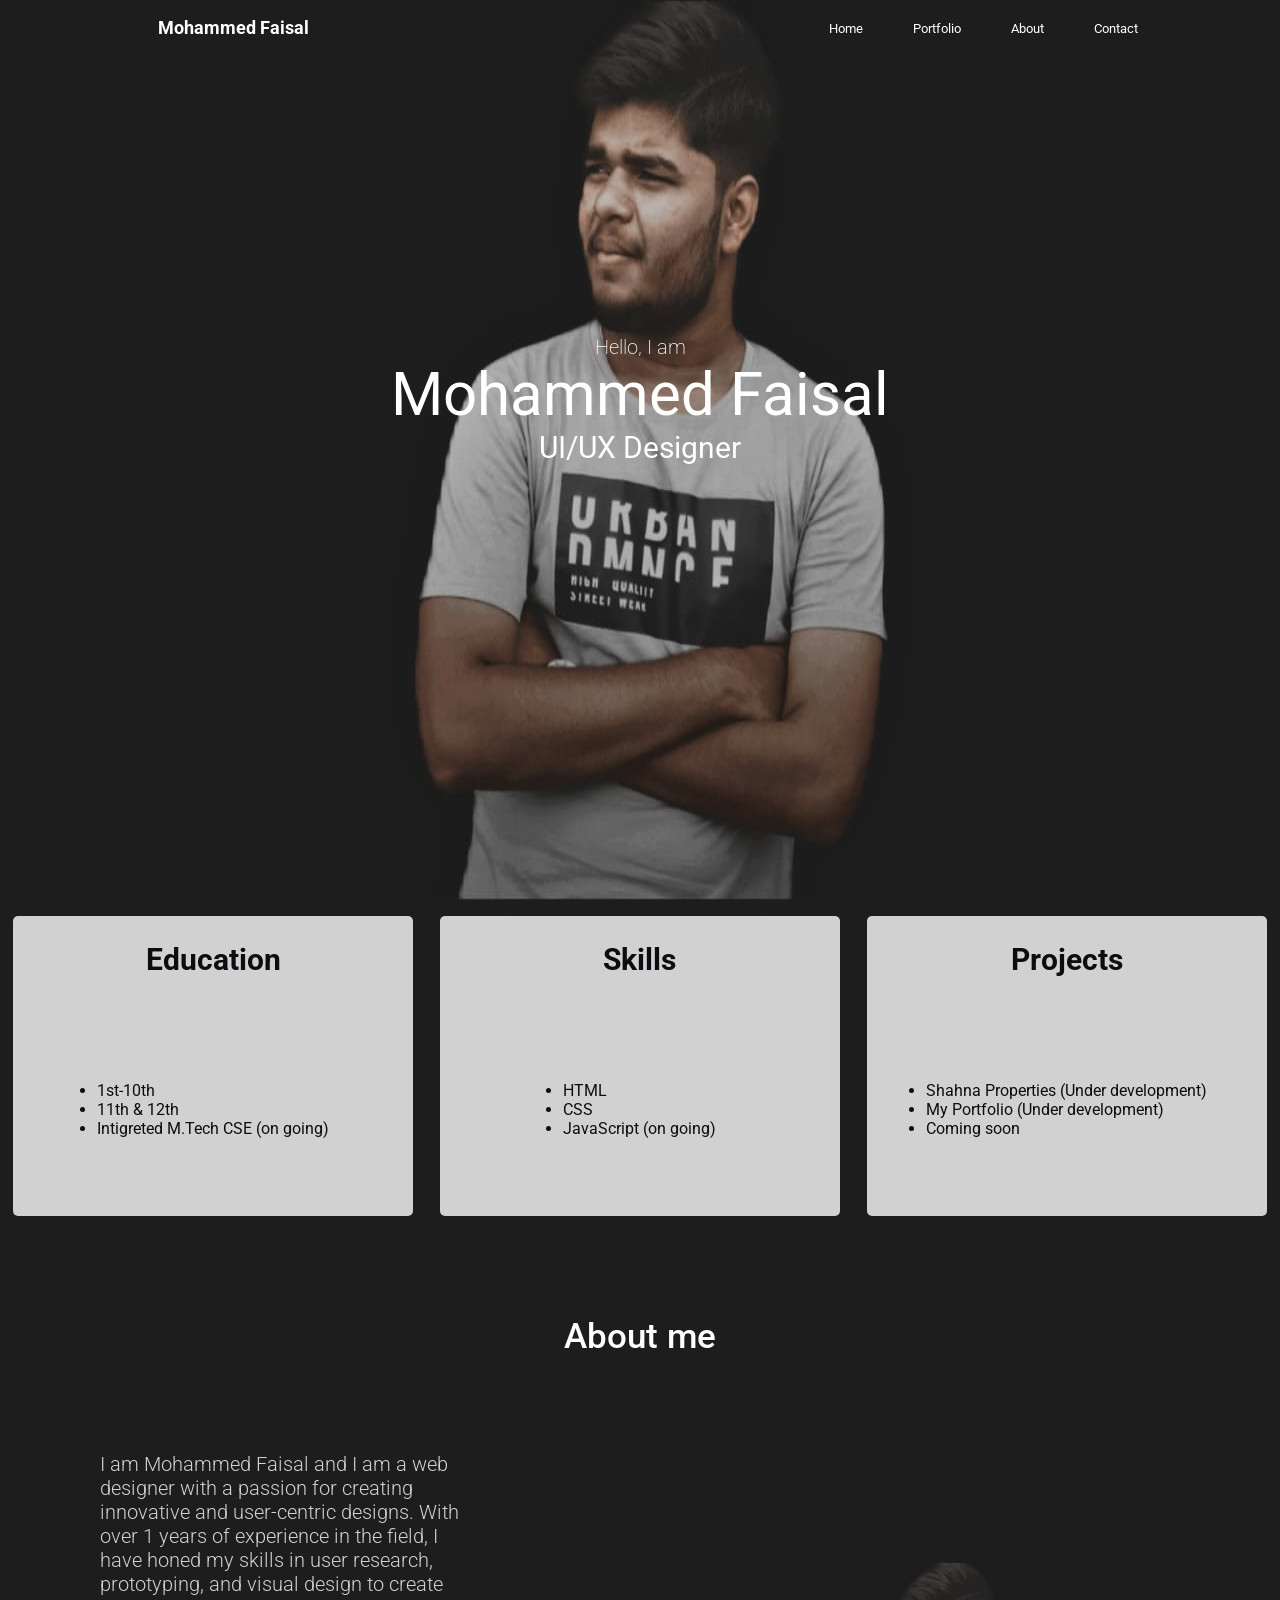
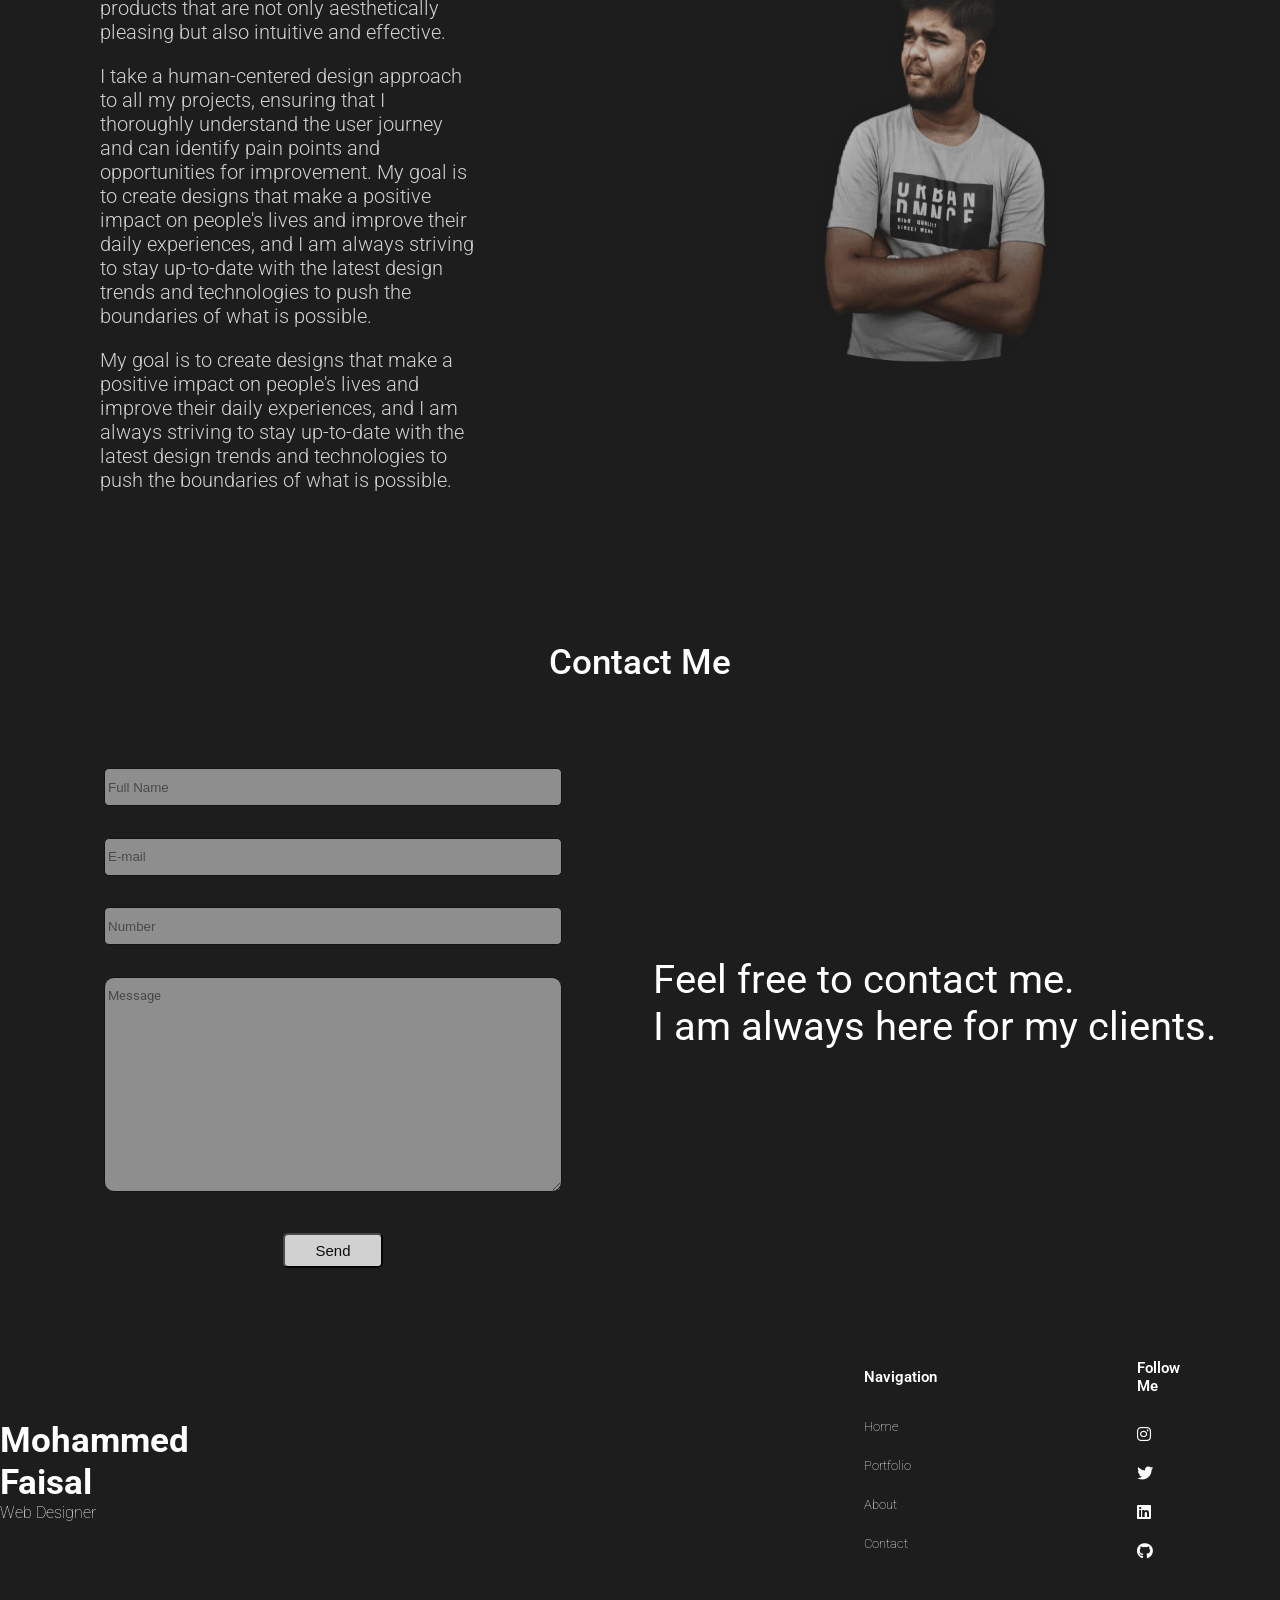
==== commit 3451e42e: "pics" ====
--- a/index.html
+++ b/index.html
@@ -20,7 +20,7 @@
         </div>
     </nav>
     <div class="header" id="header">
-        <img src="mypic.png" alt="" class="bg-img">
+        <img src="mypic.jpg" alt="" class="bg-img">
         <div class="introduction">
             <div class="myself">
                 <p id="hello">Hello, I am</p>
@@ -73,7 +73,7 @@
                 <p>My goal is to create designs that make a positive impact on people's lives and improve their daily experiences, and I am always striving to stay up-to-date with the latest design trends and technologies to push the boundaries of what is possible.</p>
             </div>
             <div class="aboutimg">
-                <img src="mypic.png" alt="">
+                <img src="mypic.jpg" alt="">
             </div>
         </div>
     </div>
--- a/portfolio.css
+++ b/portfolio.css
@@ -11,7 +11,7 @@
 
 body{
     font-family: 'Roboto', sans-serif;
-    background-color: rgb(31, 31, 31);
+    background-color: rgb(29, 29, 29);
 }
 
 .header{
@@ -104,25 +104,6 @@
 #post{
     font-size: 30px;
     color: white;
-}
-
-.social{
-    display: flex;
-    align-items: center;
-    font-size: 25px;
-    margin-top: 30px;
-}
-
-.social i{
-    margin-right: 30px;
-}
-
-.social i:hover{
-    font-size: 26px;
-}
-
-:root{
-    --red: white;
 }
 
 .container{
@@ -239,8 +220,8 @@
 
 .aboutimg img{
     margin-left: 100px;
-    height: 350px;
-    width: 400px;
+    height: 400px;
+    width: 600px;
     border-radius: 100%;
 }
 
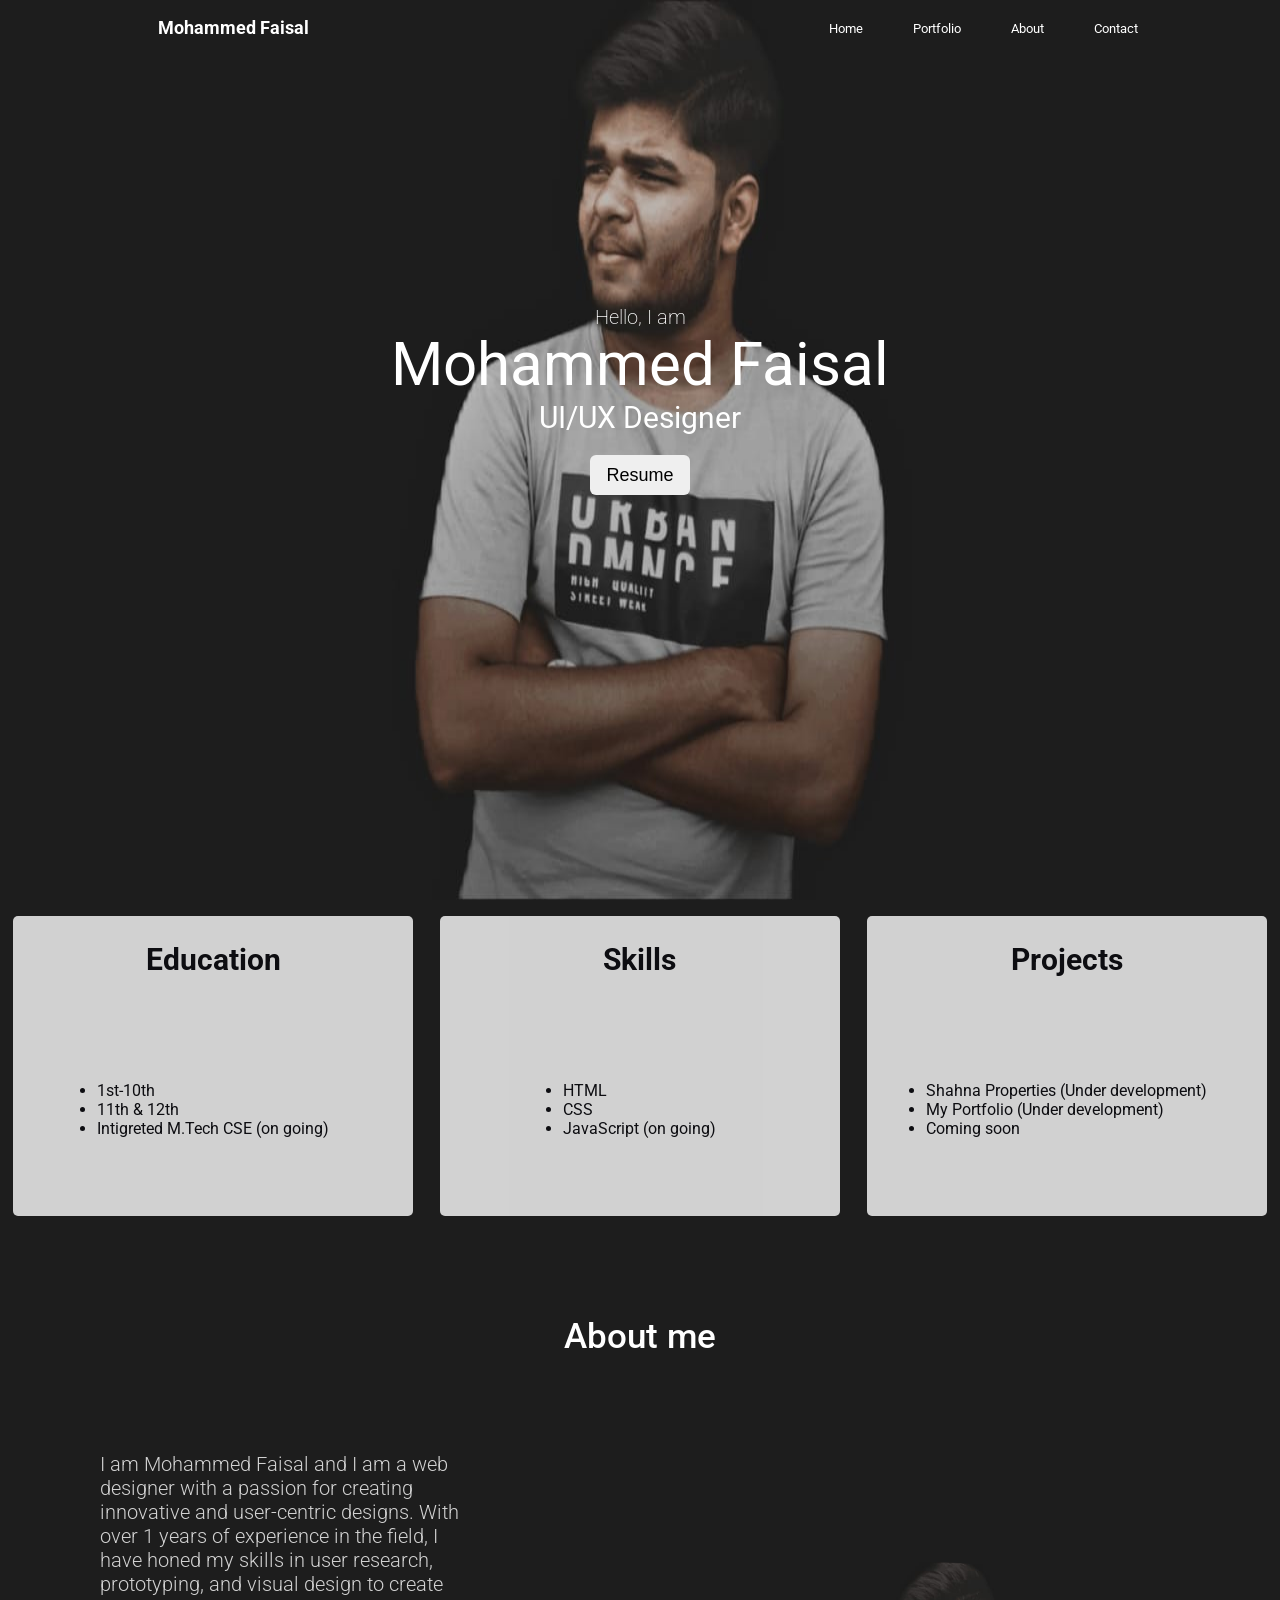
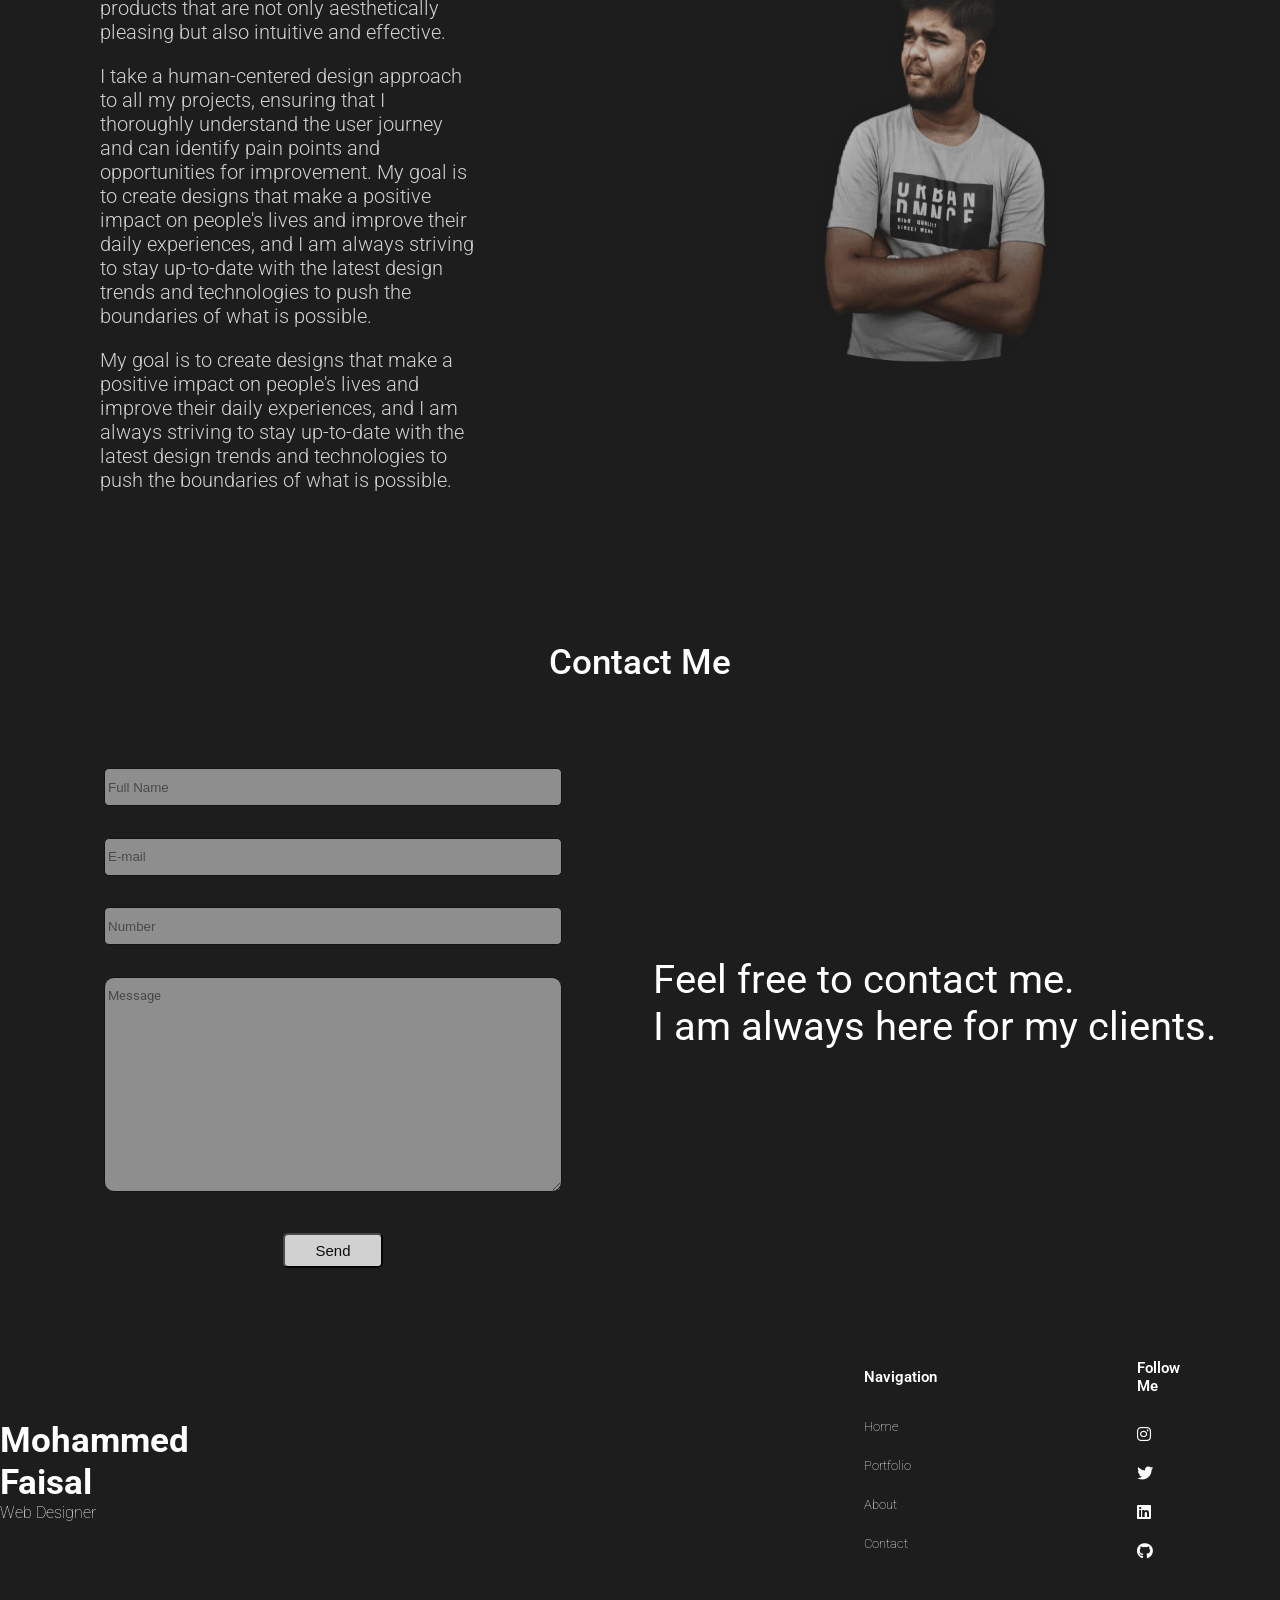
==== commit e7572a68: "resume button" ====
--- a/index.html
+++ b/index.html
@@ -26,7 +26,9 @@
                 <p id="hello">Hello, I am</p>
                 <p id="name">Mohammed Faisal</p>
                 <p id="post">UI/UX Designer</p>
+                <button class="resume"><a class="resume-link" href="Resume.pdf" download>Resume</a></button>
             </div>
+            
         </div>
     </div>
     <div id="portfolio" class="container">
--- a/portfolio.css
+++ b/portfolio.css
@@ -104,6 +104,30 @@
 #post{
     font-size: 30px;
     color: white;
+}
+
+.resume-link{
+    text-decoration: none;
+    color: black;
+    font-size: 18px;
+}
+
+.resume{
+    display: flex;
+    align-items: center;
+    justify-content: center;
+    cursor: pointer;
+    height: 30px;
+    width: 100px;
+    margin-top: 20px;
+    padding: 20px;
+    border: none;
+    border-radius: 6px;
+}
+
+.resume:hover{
+    padding: 21px;
+    width: 103px;
 }
 
 .container{
